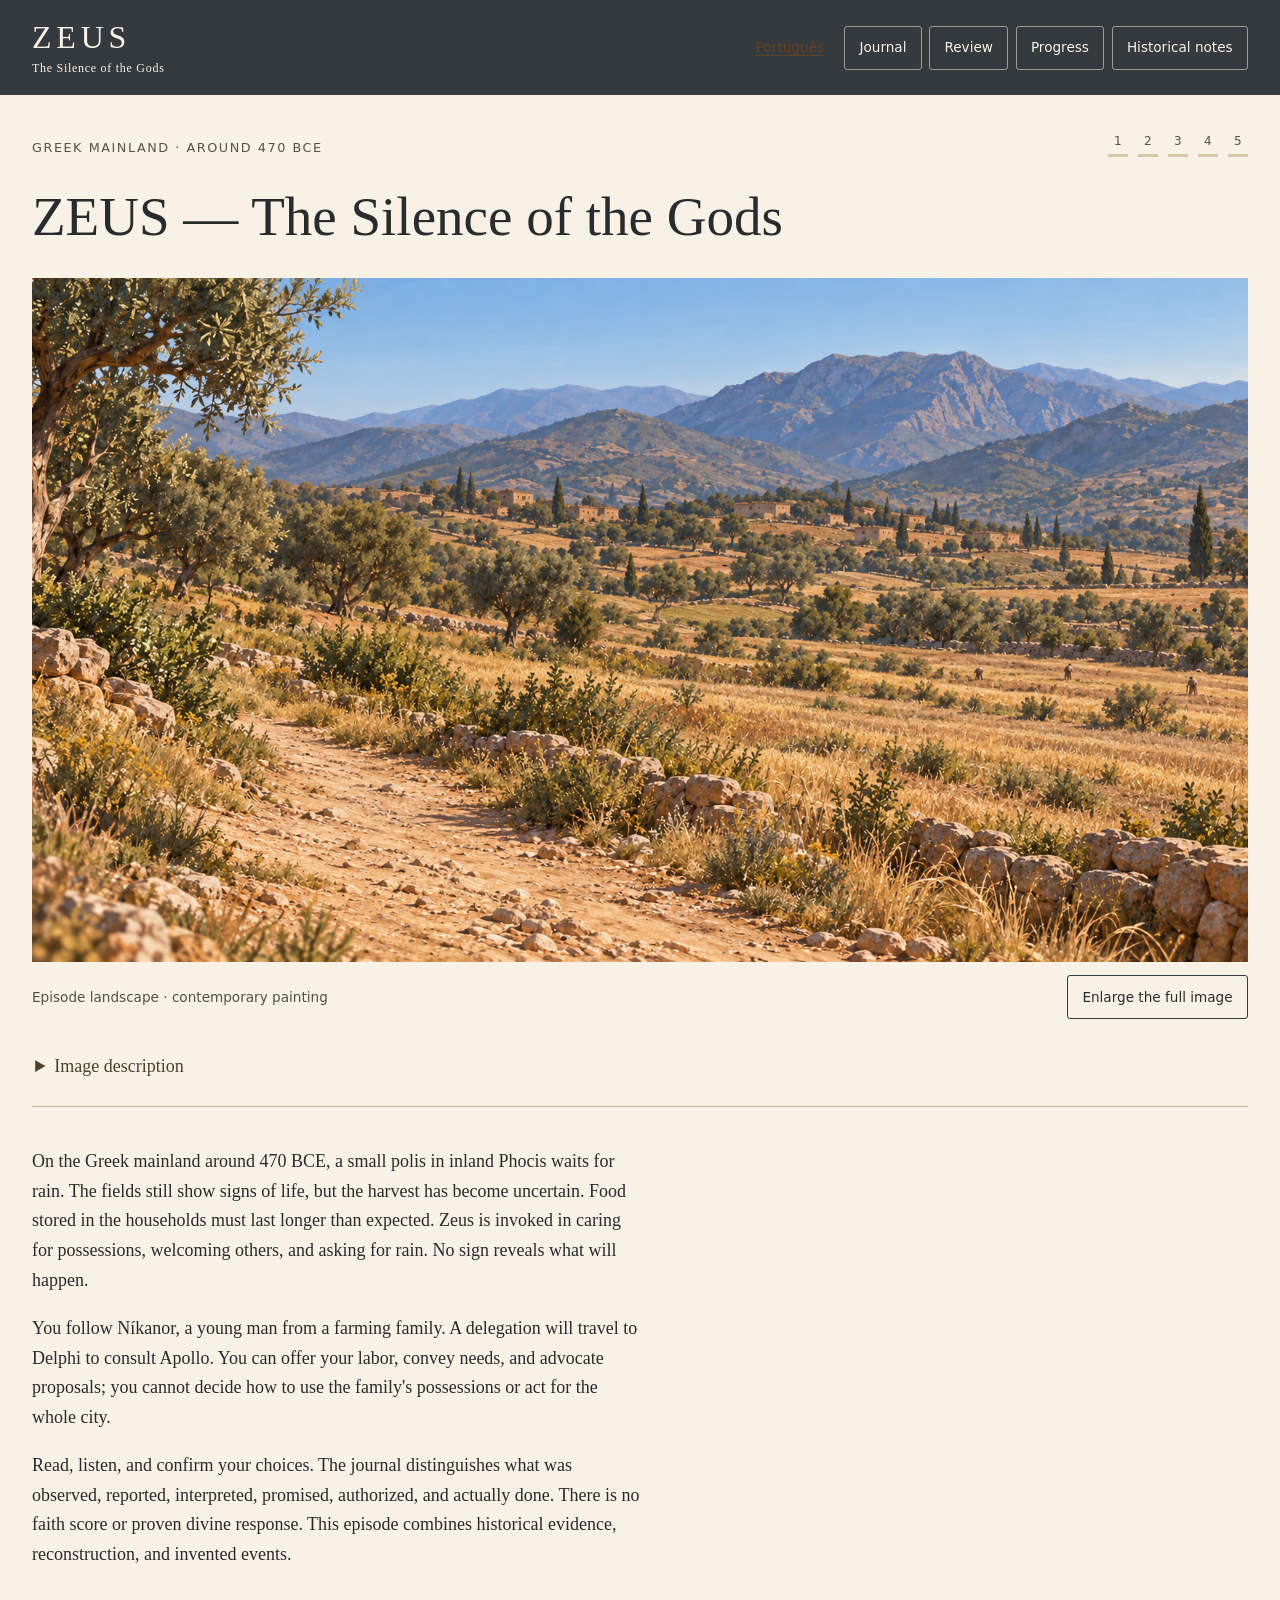
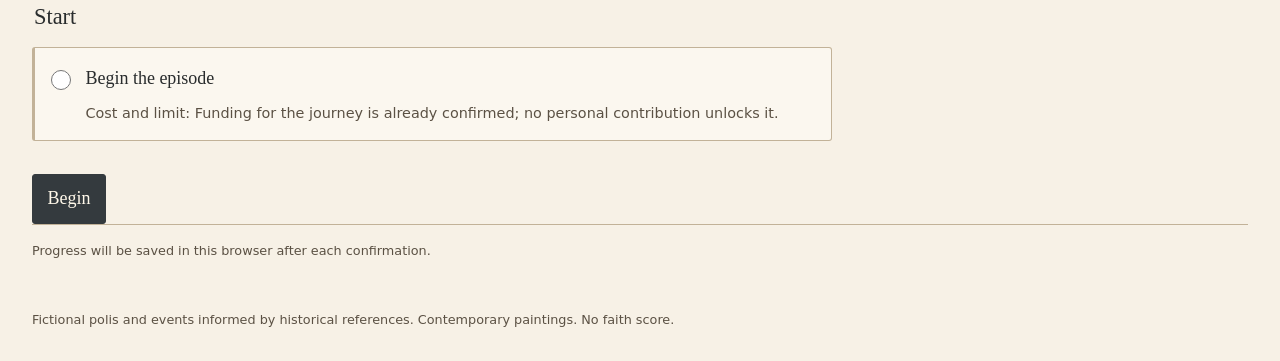
==== en/index.html @ 9e3efb3e "Adiciona episódio completo em inglês e troca de idioma" ====
<!doctype html>
<html lang="en">
<head>
  <meta charset="utf-8">
  <meta name="viewport" content="width=device-width, initial-scale=1">
  <meta name="theme-color" content="#343A3E">
  <meta name="description" content="An illustrated episode about households, commitments, and an oracle's ambiguous words in ancient Greece.">
  <title>ZEUS — The Silence of the Gods</title>
  <link rel="stylesheet" href="../assets/css/style.css">
  <script type="module" src="assets/js/app.js"></script>
</head>
<body>
  <a class="skip" href="#scene-title">Skip to the reading</a>
  <header class="masthead">
    <a class="wordmark" href="#scene-title" aria-label="ZEUS, go to the reading">ZEUS <span>The Silence of the Gods</span></a>
    <nav aria-label="Path tools"><a class="language-link" href="../" lang="pt-BR" hreflang="pt-BR">Português</a>
      <button id="diary-button" type="button">Journal</button>
      <button id="history-button" type="button">Review</button>
      <button id="save-button" type="button">Progress</button>
      <button id="notes-button" type="button">Historical notes</button>
    </nav>
  </header>
  <main id="app" class="shell">
    <div id="conflict" class="notice" hidden role="alert"><p>Another path was updated in a tab. Your path was preserved; choose how to continue.</p><button id="conflict-recover">View saved paths</button><button id="conflict-fork">Continue in a copy</button><button id="conflict-export">Export my path</button></div>
    <div class="chapter-line"><p id="chapter"></p><ol id="progress" aria-label="Sequence of five scenes"></ol></div>
    <h1 id="scene-title" tabindex="-1">ZEUS — The Silence of the Gods</h1>
    <figure id="art" hidden>
      <img id="scene-image" alt="">
      <figcaption><span id="art-caption"></span><button id="enlarge-button" type="button">Enlarge the full image</button></figcaption>
      <div id="image-error" class="notice" hidden><p>Unable to load the painting. The description and narrative remain available.</p><button id="image-retry" type="button">Try again</button></div>
      <details><summary>Image description</summary><p id="image-description"></p></details>
    </figure>
    <div class="reading-layout">
      <article id="reading" aria-label="Narrative and choices">
        <div id="paragraphs"></div>
        <div id="information"></div>
        <div id="oracle"></div>
        <div id="choices"></div>
        <div id="discussion"></div>
      </article>
      <aside id="ledger" aria-labelledby="ledger-title"><h2 id="ledger-title">What Is Available</h2><div id="resources"></div><button id="ledger-diary" type="button">View commitments in the journal</button></aside>
    </div>
    <p id="storage-status" class="storage-status" role="status"></p>
    <p id="announcement" class="sr-only" aria-live="polite" aria-atomic="true"></p>
    <noscript><p class="notice">This episode requires JavaScript to record choices and consequences. Enable it in your browser. Documentary references remain in docs/.</p></noscript>
  </main>
  <footer class="shell footer">Fictional polis and events informed by historical references. Contemporary paintings. No faith score.</footer>
  <dialog id="utility-dialog" aria-labelledby="dialog-title"><div class="dialog-top"><h2 id="dialog-title"></h2><button id="dialog-close" type="button" autofocus>Close</button></div><div id="dialog-content"></div></dialog>
  <dialog id="image-dialog" aria-labelledby="image-dialog-title"><div class="dialog-top"><h2 id="image-dialog-title">Full Image</h2><button id="image-close" type="button" autofocus>Close image</button></div><div class="zoom-controls"><button id="zoom-out" type="button">Zoom out</button><button id="zoom-reset" type="button">Reset</button><button id="zoom-in" type="button">Zoom in</button><span id="zoom-status" role="status">100%</span></div><div id="zoom-viewport" tabindex="0" role="region" aria-label="Enlarged image; use the arrow keys to scroll when zoomed in"><img id="zoom-image" alt=""></div><p id="zoom-description"></p></dialog>
</body>
</html>
---- assets/css/style.css ----
:root{color-scheme:light;--ink:#292c2d;--paper:#f7f1e6;--cream:#e9deca;--stone:#d8c8a8;--gold:#b88b52;--terracotta:#a85f45;--olive:#73765a;--mountain:#647b8b;--shadow:#343a3e;--line:#c2b298;--link:#664321}
*{box-sizing:border-box}body{margin:0;background:var(--paper);color:var(--ink);font-family:Georgia,'Times New Roman',serif;font-size:1.125rem;line-height:1.65}button,input,textarea,summary{font:inherit}button{cursor:pointer;min-height:44px;max-width:100%;border:1px solid var(--shadow);padding:.55rem .9rem;border-radius:3px;background:transparent;color:var(--ink)}button:hover{background:var(--cream)}button:disabled{cursor:default;opacity:1;color:#54504a;border-color:#8f8371;background:#e9e1d5}a{color:var(--link);text-underline-offset:.2em}button:focus-visible,a:focus-visible,input:focus-visible,summary:focus-visible,textarea:focus-visible,[tabindex]:focus-visible{outline:3px solid #36566d;outline-offset:4px}h1:focus{outline:0}h1:focus-visible{outline:3px solid #36566d}button.primary{background:var(--shadow);color:#fff8ea;border-color:var(--shadow)}button.primary:hover{background:#242b2e}h1,h2,h3{line-height:1.2;font-weight:normal}h1{font-size:clamp(2rem,4.3vw,3.7rem);max-width:28ch;margin:1rem 0 1.7rem}h2{font-size:1.65rem}h3{font-size:1.3rem}p{margin:0 0 1.15rem}ul,ol{padding-left:1.4rem}li{margin-bottom:.7rem}img{max-width:100%;height:auto;display:block}.shell{width:min(1280px,calc(100% - 64px));margin-inline:auto}.masthead{background:var(--shadow);color:#f7f1e6;padding:1.2rem max(32px,calc((100vw - 1280px)/2));display:flex;gap:1rem;justify-content:space-between;align-items:center}.wordmark{font-size:2rem;color:#f7f1e6;text-decoration:none;letter-spacing:.15em;line-height:1.15}.wordmark span{display:block;font-size:.75rem;letter-spacing:.06em;margin-top:.4rem}.masthead nav{display:flex;gap:.45rem;flex-wrap:wrap}.masthead button{border-color:#9f9a8d;color:#f7f1e6;font-family:system-ui,sans-serif;font-size:.85rem}.masthead button:hover{background:#4d5457}.masthead :focus-visible{outline-color:#e5bd79}.chapter-line{margin-top:2rem;display:flex;align-items:center;justify-content:space-between;gap:1rem}.chapter-line p{font-family:system-ui,sans-serif;font-size:.8rem;letter-spacing:.12em;text-transform:uppercase;margin:0;color:#595343}.chapter-line ol{display:flex;gap:.6rem;margin:0;padding:0;list-style:none}.chapter-line li{font: .75rem system-ui,sans-serif;color:#595343;border-bottom:3px solid var(--stone);padding:.4rem}.chapter-line li[aria-current=step]{border-color:#343a3e;color:#292c2d;font-weight:bold}figure{margin:0 0 2.5rem;border-bottom:1px solid var(--line)}#scene-image{width:100%;height:auto;aspect-ratio:auto;object-fit:contain;background:var(--cream)}figcaption{display:flex;justify-content:space-between;align-items:center;gap:1rem;padding:.8rem 0;font: .85rem/1.5 system-ui,sans-serif;color:#555044}figcaption button{font-size:.85rem}figure details{margin-bottom:1rem}.reading-layout{display:grid;grid-template-columns:minmax(0,1fr) 270px;gap:4rem}article{min-width:0;max-width:800px}#paragraphs p{max-width:68ch}.dialogue{padding-left:1rem;border-left:2px solid var(--stone)}.speaker{font-weight:bold}.oracle-quote{font-size:1.35rem;line-height:1.6;border-block:1px solid var(--line);padding:1.3rem .8rem;margin:1.6rem 0;color:#4a3b29}details{margin:.8rem 0}summary{cursor:pointer;min-height:44px;display:list-item;padding:.5rem .2rem;color:#51412c}details p,details li{font-size:1rem}fieldset{border:0;padding:0;margin:2rem 0 1.2rem;min-width:0}legend{font-size:1.4rem;line-height:1.3;margin-bottom:1rem}.option{display:grid;grid-template-columns:24px 1fr;gap:.5rem .65rem;border:1px solid var(--line);border-left:3px solid var(--line);padding:1rem;margin-bottom:.9rem;border-radius:3px;cursor:pointer;background:#fbf7ef;min-width:0}.option:has(input:checked){border-color:var(--shadow);border-left-width:3px;background:#eae1d1}.option:has(input:disabled){cursor:default;background:#ede6dc}.option input{width:20px;height:20px;margin:.4rem 0;accent-color:#343a3e}.option .label{line-height:1.45}.option .cost{display:block;color:#5b5144;font: .9rem/1.55 system-ui,sans-serif;margin-top:.5rem}.option .reason{display:block;font: .9rem/1.55 system-ui,sans-serif;margin-top:.5rem;color:#793c2b}.actions{display:flex;gap:.75rem;flex-wrap:wrap;margin:1.5rem 0 2.5rem}#ledger{border-top:3px solid var(--olive);align-self:start;padding-top:1.1rem}#ledger h2{font-size:1.2rem;margin-top:0}#resources{font: .9rem/1.65 system-ui,sans-serif}#resources p{padding-bottom:.7rem;border-bottom:1px solid var(--line)}#ledger button{font: .85rem/1.5 system-ui,sans-serif}.notice{background:#e8decb;border-left:4px solid var(--terracotta);padding:1rem;margin:1.5rem 0;overflow-wrap:anywhere}.notice p{margin-bottom:.6rem}.notice button{margin:.25rem}.storage-status{font:.8rem/1.5 system-ui,sans-serif;color:#5b5144;padding-top:1rem;border-top:1px solid var(--line)}.footer{font:.8rem/1.5 system-ui,sans-serif;color:#5b5144;padding:2rem 0}.skip{position:absolute;left:1rem;top:-100px;z-index:10;background:var(--paper);padding:1rem}.skip:focus{top:1rem}.sr-only{position:absolute;width:1px;height:1px;padding:0;margin:-1px;overflow:hidden;clip:rect(0,0,0,0);white-space:nowrap;border:0}dialog{border:1px solid var(--line);border-radius:5px;background:var(--paper);color:var(--ink);padding:1.4rem;max-height:90dvh;width:min(860px,calc(100% - 24px));overflow:auto}dialog::backdrop{background:rgba(24,28,28,.8)}.dialog-top{display:flex;align-items:center;justify-content:space-between;gap:1rem;margin-bottom:1rem}.dialog-top h2{margin:0}.dialog-top button{flex-shrink:0;font: .9rem system-ui,sans-serif}#dialog-content{overflow-wrap:anywhere}#dialog-content button{margin:.3rem .4rem .3rem 0}#dialog-content h3{margin-top:1.6rem}.journal-entry{padding-bottom:.8rem;border-bottom:1px solid var(--line)}.journal-kind{display:block;font: .8rem system-ui,sans-serif;letter-spacing:.04em;color:#665642;margin-bottom:.35rem}.commitment{padding:1rem;background:#eae2d4;margin-bottom:1rem}.commitment p{font-size:1rem;margin-bottom:.4rem}#image-dialog{width:min(1740px,calc(100% - 20px))}.zoom-controls{display:flex;align-items:center;gap:.5rem;flex-wrap:wrap;margin-bottom:1rem}#zoom-viewport{overflow:auto;max-height:65dvh;background:#ddd1bd}#zoom-image{max-width:none;width:100%;height:auto}#zoom-description{font-size:.9rem;margin:1rem 0 0}textarea{display:block;width:100%;min-height:100px;resize:vertical;border:1px solid #8f8371;background:#fffaf1;color:var(--ink);padding:.7rem}.response-hint{font:.8rem/1.5 system-ui,sans-serif}.history-item{padding-bottom:1rem;border-bottom:1px solid var(--line)}[hidden]{display:none!important}
@media(max-width:900px){.reading-layout{grid-template-columns:1fr;gap:2rem}article{max-width:none}#ledger{max-width:800px}.masthead{align-items:flex-start;flex-direction:column}.masthead nav{width:100%}.shell{width:calc(100% - 40px)}}
@media(max-width:480px){body{font-size:1rem}.shell{width:calc(100% - 24px)}.masthead{padding:1rem 12px}.masthead nav{gap:.35rem}.masthead button{padding:.5rem .6rem}.chapter-line{flex-wrap:wrap;gap:.5rem;margin-top:1.3rem}h1{margin-top:.8rem}figcaption{align-items:flex-start;flex-direction:column;gap:.3rem}.reading-layout{gap:1.5rem}.option{padding:.8rem}.dialog-top{align-items:flex-start}dialog{padding:1rem}.oracle-quote{font-size:1.15rem}}
@media(prefers-reduced-motion:reduce){*{scroll-behavior:auto!important}}
@media print{.masthead nav,button,.actions,#choices,#ledger,.storage-status,dialog,.chapter-line ol{display:none}.shell{width:100%}.reading-layout{display:block}body{font-size:11pt;background:white}}
.language-link{display:inline-flex;align-items:center;min-height:44px;padding:.5rem .8rem;font:.85rem/1.5 system-ui,sans-serif}
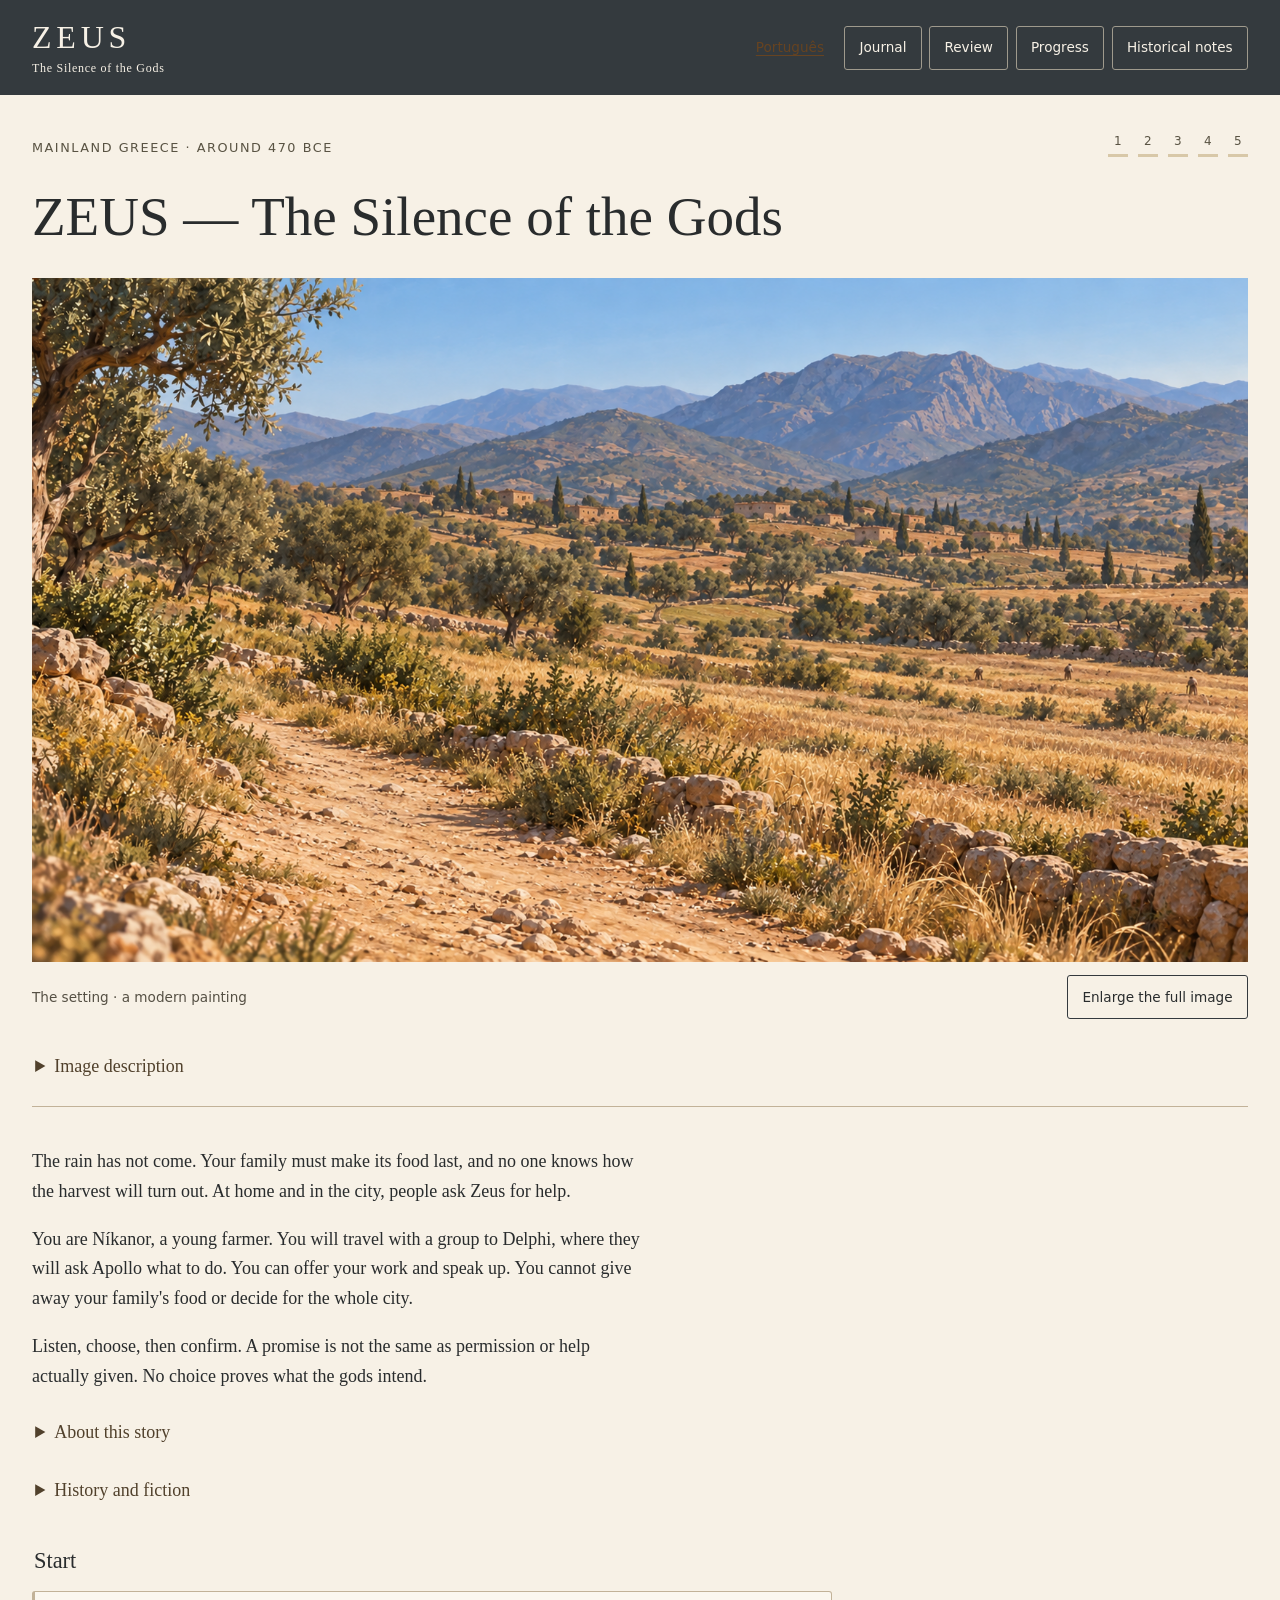
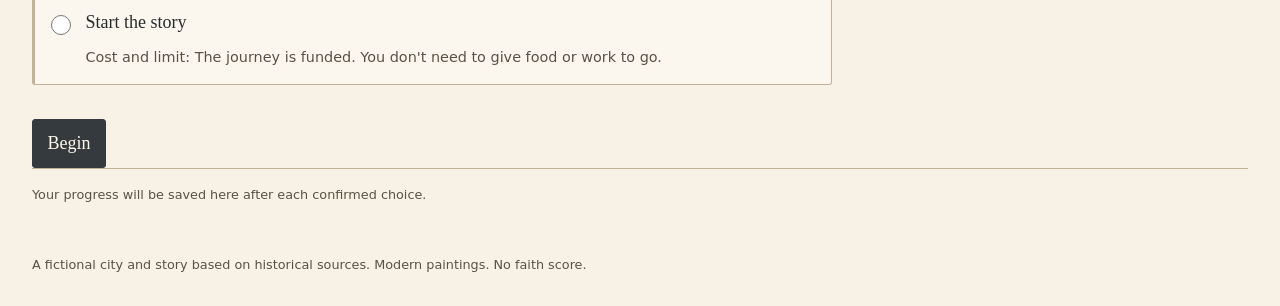
==== commit 5ea15d1b: "Publica revisão editorial inglesa v0.2.1 aprovada" ====
--- a/en/index.html
+++ b/en/index.html
@@ -4,15 +4,15 @@
   <meta charset="utf-8">
   <meta name="viewport" content="width=device-width, initial-scale=1">
   <meta name="theme-color" content="#343A3E">
-  <meta name="description" content="An illustrated episode about households, commitments, and an oracle's ambiguous words in ancient Greece.">
+  <meta name="description" content="An illustrated story about a farming family, promises, and an oracle in ancient Greece.">
   <title>ZEUS — The Silence of the Gods</title>
   <link rel="stylesheet" href="../assets/css/style.css">
   <script type="module" src="assets/js/app.js"></script>
 </head>
 <body>
-  <a class="skip" href="#scene-title">Skip to the reading</a>
+  <a class="skip" href="#scene-title">Skip to story</a>
   <header class="masthead">
-    <a class="wordmark" href="#scene-title" aria-label="ZEUS, go to the reading">ZEUS <span>The Silence of the Gods</span></a>
+    <a class="wordmark" href="#scene-title" aria-label="ZEUS, go to the story">ZEUS <span>The Silence of the Gods</span></a>
     <nav aria-label="Path tools"><a class="language-link" href="../" lang="pt-BR" hreflang="pt-BR">Português</a>
       <button id="diary-button" type="button">Journal</button>
       <button id="history-button" type="button">Review</button>
@@ -21,31 +21,31 @@
     </nav>
   </header>
   <main id="app" class="shell">
-    <div id="conflict" class="notice" hidden role="alert"><p>Another path was updated in a tab. Your path was preserved; choose how to continue.</p><button id="conflict-recover">View saved paths</button><button id="conflict-fork">Continue in a copy</button><button id="conflict-export">Export my path</button></div>
-    <div class="chapter-line"><p id="chapter"></p><ol id="progress" aria-label="Sequence of five scenes"></ol></div>
+    <div id="conflict" class="notice" hidden role="alert"><p>Another tab saved changes. Your path is safe. Choose how to continue.</p><button id="conflict-recover">View saved paths</button><button id="conflict-fork">Continue in a copy</button><button id="conflict-export">Export my path</button></div>
+    <div class="chapter-line"><p id="chapter"></p><ol id="progress" aria-label="Five scenes"></ol></div>
     <h1 id="scene-title" tabindex="-1">ZEUS — The Silence of the Gods</h1>
     <figure id="art" hidden>
       <img id="scene-image" alt="">
       <figcaption><span id="art-caption"></span><button id="enlarge-button" type="button">Enlarge the full image</button></figcaption>
-      <div id="image-error" class="notice" hidden><p>Unable to load the painting. The description and narrative remain available.</p><button id="image-retry" type="button">Try again</button></div>
+      <div id="image-error" class="notice" hidden><p>The image could not load. You can still read its description and the story.</p><button id="image-retry" type="button">Try again</button></div>
       <details><summary>Image description</summary><p id="image-description"></p></details>
     </figure>
     <div class="reading-layout">
-      <article id="reading" aria-label="Narrative and choices">
+      <article id="reading" aria-label="Story and choices">
         <div id="paragraphs"></div>
         <div id="information"></div>
         <div id="oracle"></div>
         <div id="choices"></div>
         <div id="discussion"></div>
       </article>
-      <aside id="ledger" aria-labelledby="ledger-title"><h2 id="ledger-title">What Is Available</h2><div id="resources"></div><button id="ledger-diary" type="button">View commitments in the journal</button></aside>
+      <aside id="ledger" aria-labelledby="ledger-title"><h2 id="ledger-title">Available resources</h2><div id="resources"></div><button id="ledger-diary" type="button">See commitments in your journal</button></aside>
     </div>
     <p id="storage-status" class="storage-status" role="status"></p>
     <p id="announcement" class="sr-only" aria-live="polite" aria-atomic="true"></p>
-    <noscript><p class="notice">This episode requires JavaScript to record choices and consequences. Enable it in your browser. Documentary references remain in docs/.</p></noscript>
+    <noscript><p class="notice">JavaScript must be enabled to record choices and consequences. The source documents are in docs/.</p></noscript>
   </main>
-  <footer class="shell footer">Fictional polis and events informed by historical references. Contemporary paintings. No faith score.</footer>
+  <footer class="shell footer">A fictional city and story based on historical sources. Modern paintings. No faith score.</footer>
   <dialog id="utility-dialog" aria-labelledby="dialog-title"><div class="dialog-top"><h2 id="dialog-title"></h2><button id="dialog-close" type="button" autofocus>Close</button></div><div id="dialog-content"></div></dialog>
-  <dialog id="image-dialog" aria-labelledby="image-dialog-title"><div class="dialog-top"><h2 id="image-dialog-title">Full Image</h2><button id="image-close" type="button" autofocus>Close image</button></div><div class="zoom-controls"><button id="zoom-out" type="button">Zoom out</button><button id="zoom-reset" type="button">Reset</button><button id="zoom-in" type="button">Zoom in</button><span id="zoom-status" role="status">100%</span></div><div id="zoom-viewport" tabindex="0" role="region" aria-label="Enlarged image; use the arrow keys to scroll when zoomed in"><img id="zoom-image" alt=""></div><p id="zoom-description"></p></dialog>
+  <dialog id="image-dialog" aria-labelledby="image-dialog-title"><div class="dialog-top"><h2 id="image-dialog-title">Full image</h2><button id="image-close" type="button" autofocus>Close image</button></div><div class="zoom-controls"><button id="zoom-out" type="button">Zoom out</button><button id="zoom-reset" type="button">Reset</button><button id="zoom-in" type="button">Zoom in</button><span id="zoom-status" role="status">100%</span></div><div id="zoom-viewport" tabindex="0" role="region" aria-label="Enlarged image. When zoomed in, use arrow keys to scroll."><img id="zoom-image" alt=""></div><p id="zoom-description"></p></dialog>
 </body>
 </html>
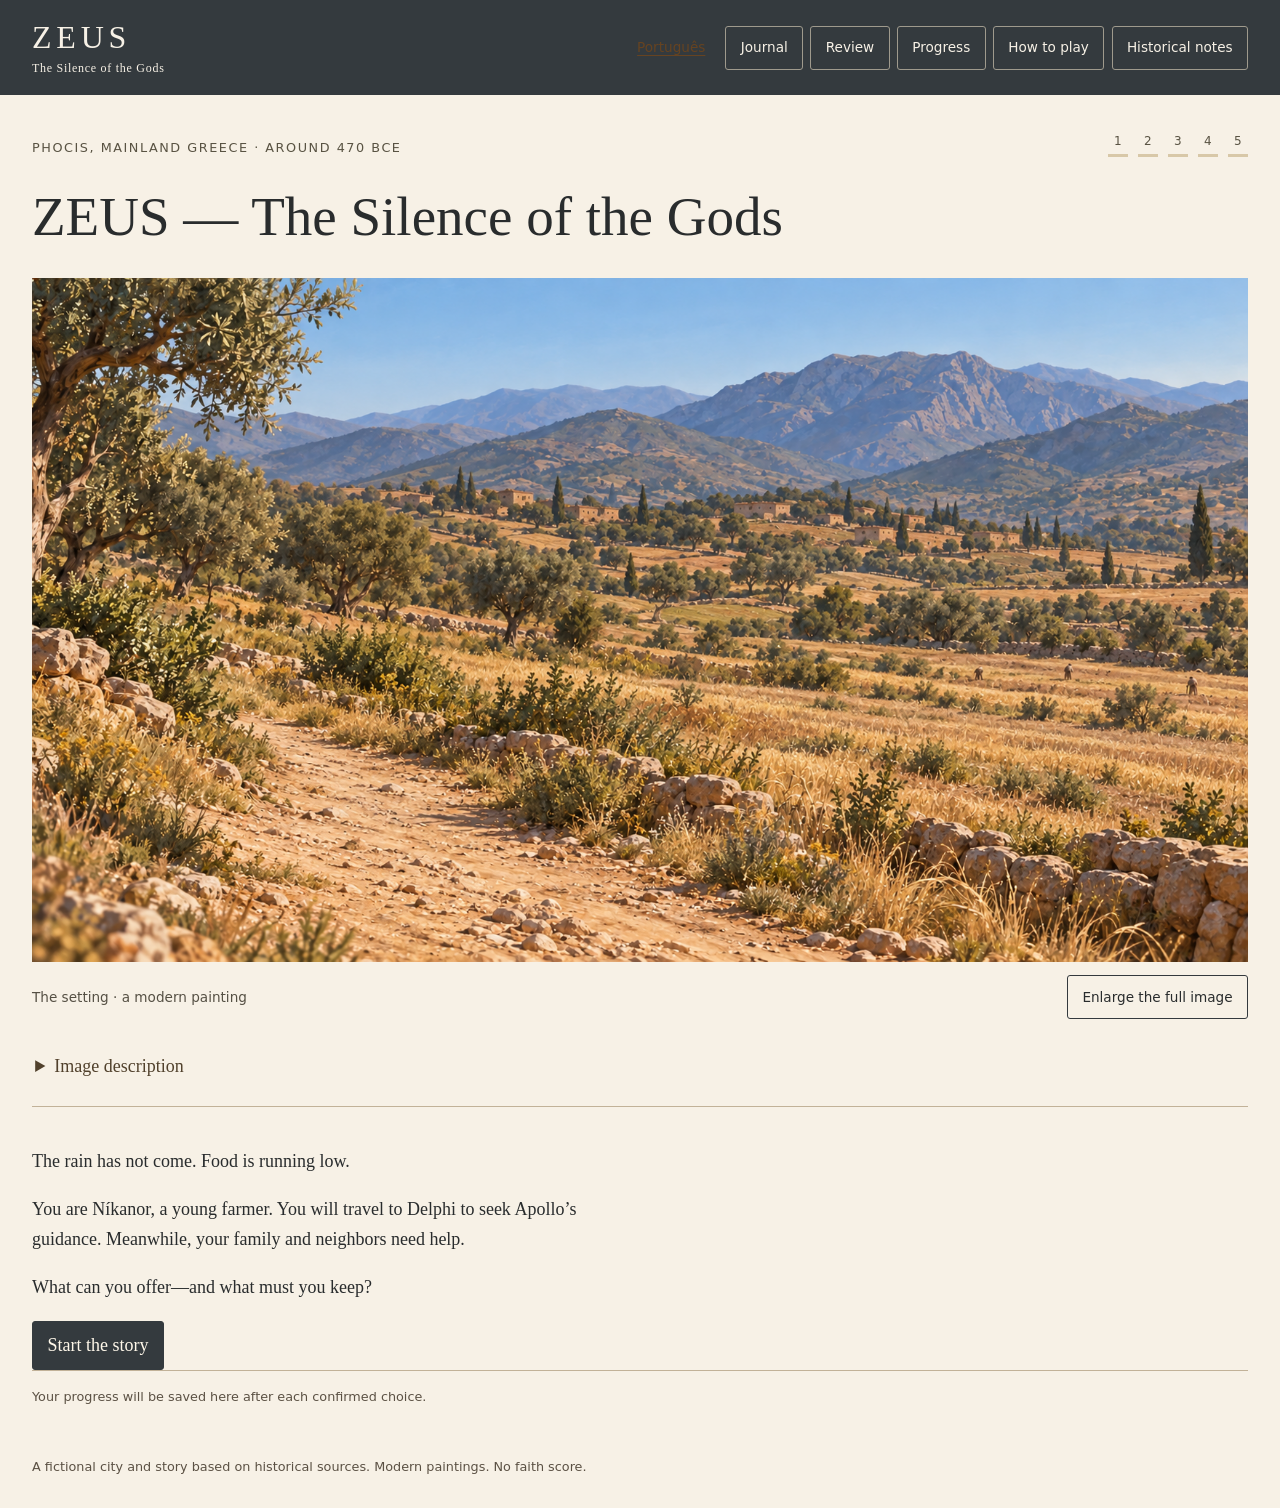
==== commit e33693d7: "Encurta abertura inglesa e mantém ajuda acessível" ====
--- a/en/index.html
+++ b/en/index.html
@@ -17,6 +17,7 @@
       <button id="diary-button" type="button">Journal</button>
       <button id="history-button" type="button">Review</button>
       <button id="save-button" type="button">Progress</button>
+      <button id="help-button" type="button">How to play</button>
       <button id="notes-button" type="button">Historical notes</button>
     </nav>
   </header>
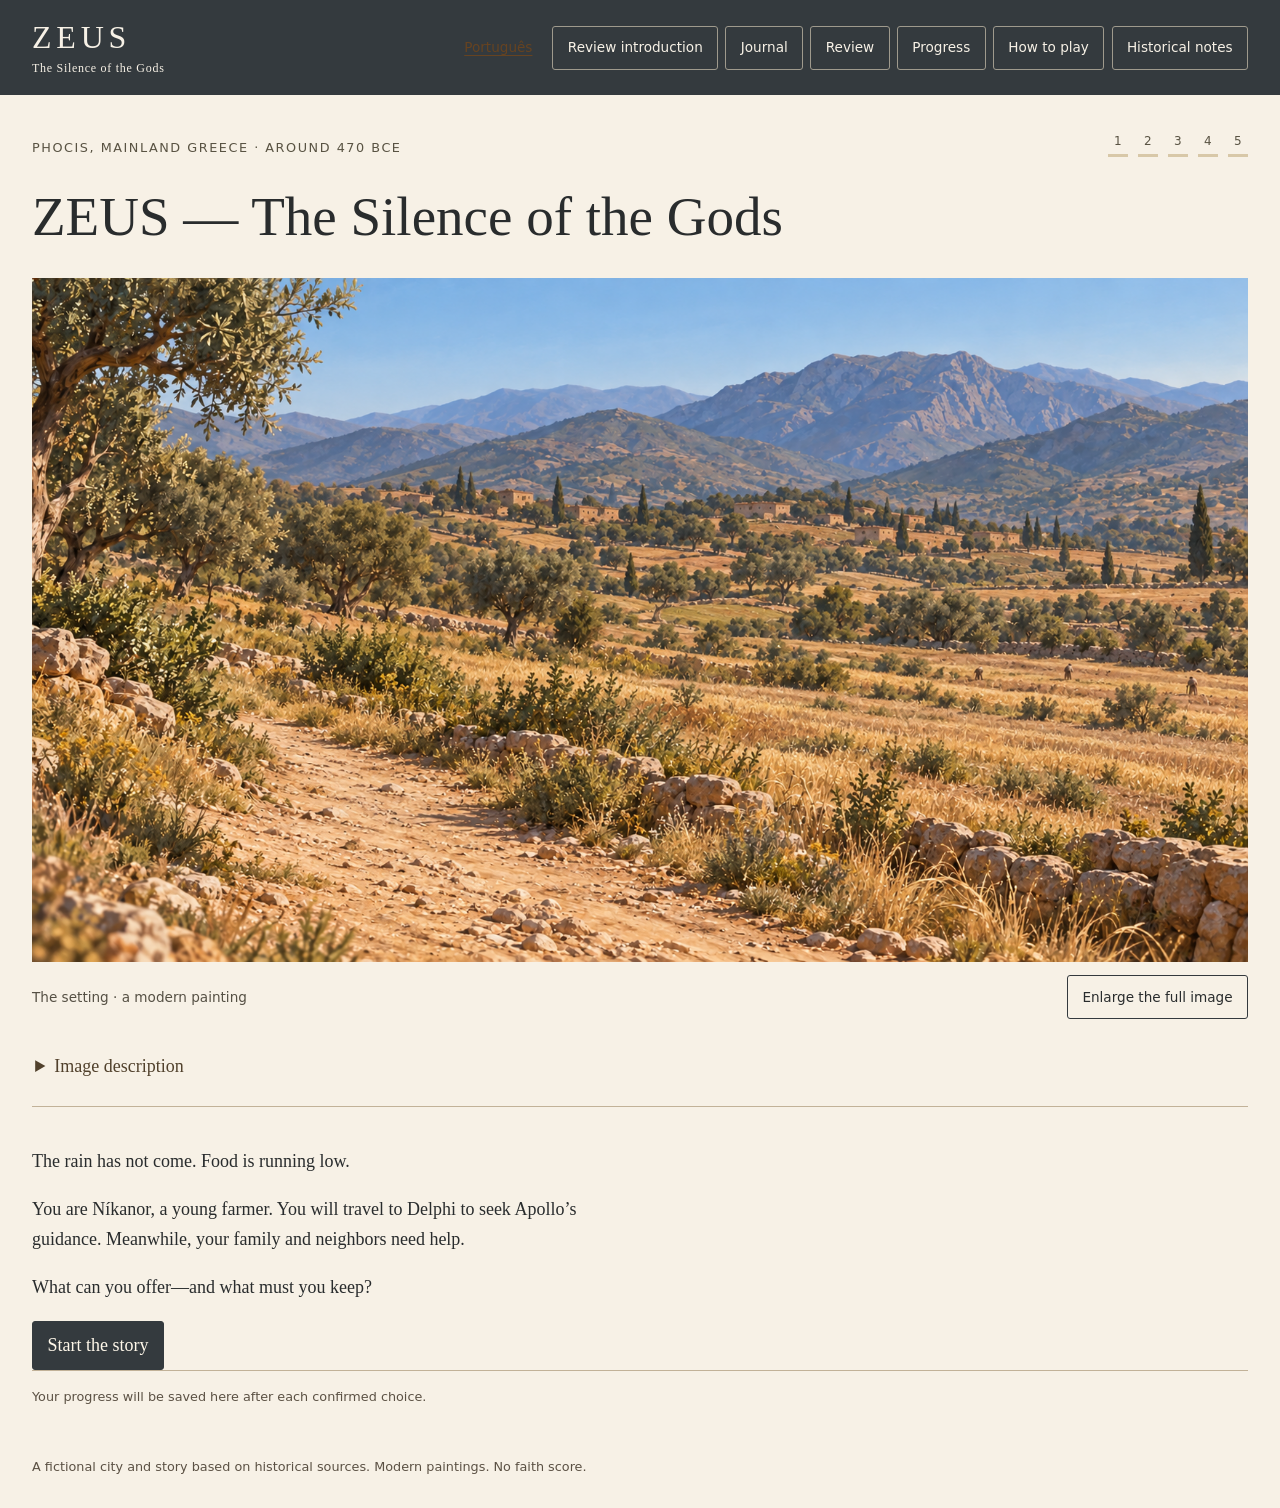
==== commit 1b5e2d6a: "Integra introdução ilustrada bilíngue aprovada" ====
--- a/en/index.html
+++ b/en/index.html
@@ -14,6 +14,7 @@
   <header class="masthead">
     <a class="wordmark" href="#scene-title" aria-label="ZEUS, go to the story">ZEUS <span>The Silence of the Gods</span></a>
     <nav aria-label="Path tools"><a class="language-link" href="../" lang="pt-BR" hreflang="pt-BR">Português</a>
+      <button id="intro-button" type="button">Review introduction</button>
       <button id="diary-button" type="button">Journal</button>
       <button id="history-button" type="button">Review</button>
       <button id="save-button" type="button">Progress</button>
